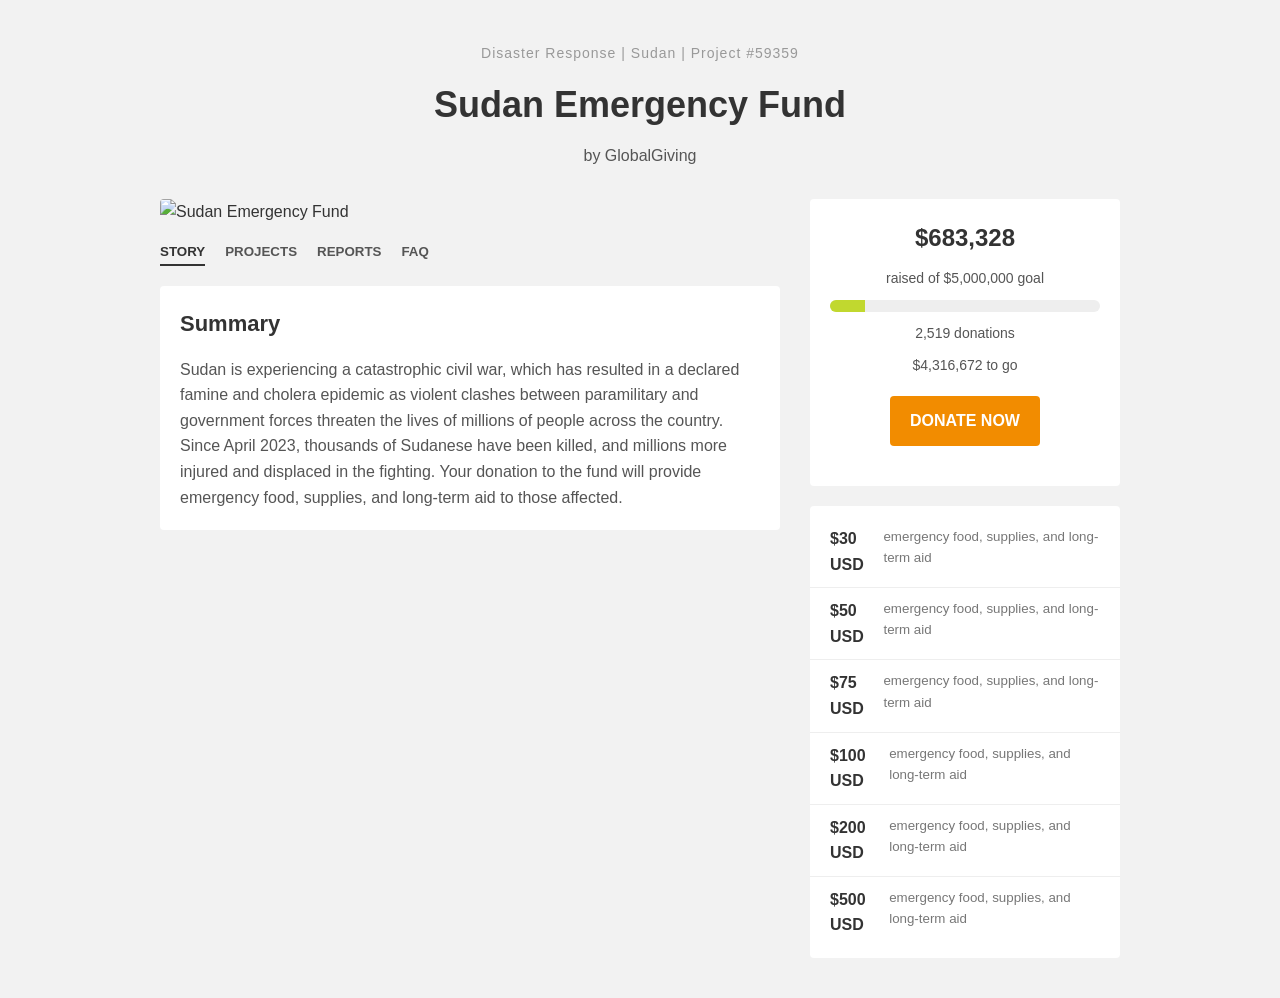
==== public/Donate.html @ 4b46347f "done" ====
<!DOCTYPE html>
<html lang="en">
<head>
<meta charset="UTF-8">
<meta name="viewport" content="width=device-width, initial-scale=1.0">
<title>Sudan Emergency Fund</title>
<style>
  /* Reset some default styles */
  * {
    box-sizing: border-box;
    margin: 0;
    padding: 0;
    font-family: 'Helvetica Neue', Arial, sans-serif;
  }

  body {
    background-color: #f2f2f2;
    color: #333;
    line-height: 1.6;
  }

  a {
    text-decoration: none;
    color: inherit;
  }

  /* Container */
  .container {
    max-width: 1000px;
    margin: 40px auto;
    padding: 0 20px;
  }

  /* Header section */
  .header {
    text-align: center;
    margin-bottom: 30px;
  }

  .header small {
    color: #999;
    font-size: 14px;
    letter-spacing: 1px;
  }

  .header h1 {
    font-size: 36px;
    margin: 10px 0;
    font-weight: 600;
  }

  .header span {
    color: #555;
    font-size: 16px;
  }

  /* Main content layout */
  .main {
    display: flex;
    gap: 30px;
    flex-wrap: wrap;
  }

  /* Left column */
  .left-column {
    flex: 2;
    min-width: 300px;
  }

  .left-column img {
    width: 100%;
    height: auto;
    margin-bottom: 20px;
    border-radius: 4px;
  }

  .tabs {
    display: flex;
    gap: 20px;
    margin-bottom: 20px;
  }

  .tabs button {
    background: none;
    border: none;
    font-weight: 600;
    padding-bottom: 5px;
    cursor: pointer;
    color: #555;
    border-bottom: 2px solid transparent;
    transition: 0.2s;
  }

  .tabs button.active {
    border-color: #333;
    color: #333;
  }

  .summary {
    background: #fff;
    padding: 20px;
    border-radius: 4px;
  }

  .summary h2 {
    margin-bottom: 15px;
    font-size: 22px;
  }

  .summary p {
    font-size: 16px;
    color: #555;
  }

  /* Right column */
  .right-column {
    flex: 1;
    min-width: 250px;
  }

  .fund {
    background: #fff;
    padding: 20px;
    border-radius: 4px;
    margin-bottom: 20px;
    text-align: center;
  }

  .fund h3 {
    font-size: 24px;
    margin-bottom: 10px;
  }

  .fund p {
    font-size: 14px;
    color: #555;
    margin-bottom: 10px;
  }

  .progress-bar {
    background: #eee;
    height: 12px;
    border-radius: 6px;
    margin-bottom: 10px;
    overflow: hidden;
  }

  .progress {
    height: 12px;
    background-color: #c1d82f; /* limeish green */
    width: 13%; /* matches $683,328 of $5,000,000 */
  }

  .donate-now {
    display: inline-block;
    background-color: #f28c00;
    color: #fff;
    font-weight: 600;
    padding: 12px 20px;
    border-radius: 4px;
    margin: 10px 0 20px 0;
    cursor: pointer;
  }

  .donation-options {
    background: #fff;
    padding: 10px 0;
    border-radius: 4px;
  }

  .donation-option {
    display: flex;
    justify-content: space-between;
    padding: 10px 20px;
    border-top: 1px solid #eee;
    cursor: pointer;
    transition: background 0.2s;
  }

  .donation-option:first-child {
    border-top: none;
  }

  .donation-option:hover {
    background: #f9f9f9;
  }

  .donation-option span {
    font-weight: 600;
    color: #333;
  }

  .donation-option small {
    color: #777;
  }

  /* Responsive */
  @media(max-width: 768px) {
    .main {
      flex-direction: column;
    }
  }

</style>
</head>
<body>

<div class="container">

  <div class="header">
    <small>Disaster Response | Sudan | Project #59359</small>
    <h1>Sudan Emergency Fund</h1>
    <span>by GlobalGiving</span>
  </div>

  <div class="main">

    <!-- Left Column -->
    <div class="left-column">
      <img src="https://i.ibb.co/Qcvzyd1/sudan-man.jpg" alt="Sudan Emergency Fund">
      
      <div class="tabs">
        <button class="active">STORY</button>
        <button>PROJECTS</button>
        <button>REPORTS</button>
        <button>FAQ</button>
      </div>

      <div class="summary">
        <h2>Summary</h2>
        <p>
          Sudan is experiencing a catastrophic civil war, which has resulted in a declared famine and cholera epidemic as violent clashes between paramilitary and government forces threaten the lives of millions of people across the country. Since April 2023, thousands of Sudanese have been killed, and millions more injured and displaced in the fighting. Your donation to the fund will provide emergency food, supplies, and long-term aid to those affected.
        </p>
      </div>
    </div>

    <!-- Right Column -->
    <div class="right-column">
      <div class="fund">
        <h3>$683,328</h3>
        <p>raised of $5,000,000 goal</p>
        <div class="progress-bar">
          <div class="progress"></div>
        </div>
        <p>2,519 donations</p>
        <p>$4,316,672 to go</p>
        <div class="donate-now">DONATE NOW</div>
      </div>

      <div class="donation-options">
        <div class="donation-option">
          <span>$30 USD</span>
          <small>emergency food, supplies, and long-term aid</small>
        </div>
        <div class="donation-option">
          <span>$50 USD</span>
          <small>emergency food, supplies, and long-term aid</small>
        </div>
        <div class="donation-option">
          <span>$75 USD</span>
          <small>emergency food, supplies, and long-term aid</small>
        </div>
        <div class="donation-option">
          <span>$100 USD</span>
          <small>emergency food, supplies, and long-term aid</small>
        </div>
        <div class="donation-option">
          <span>$200 USD</span>
          <small>emergency food, supplies, and long-term aid</small>
        </div>
        <div class="donation-option">
          <span>$500 USD</span>
          <small>emergency food, supplies, and long-term aid</small>
        </div>
      </div>
    </div>

  </div>
</div>

</body>
</html>
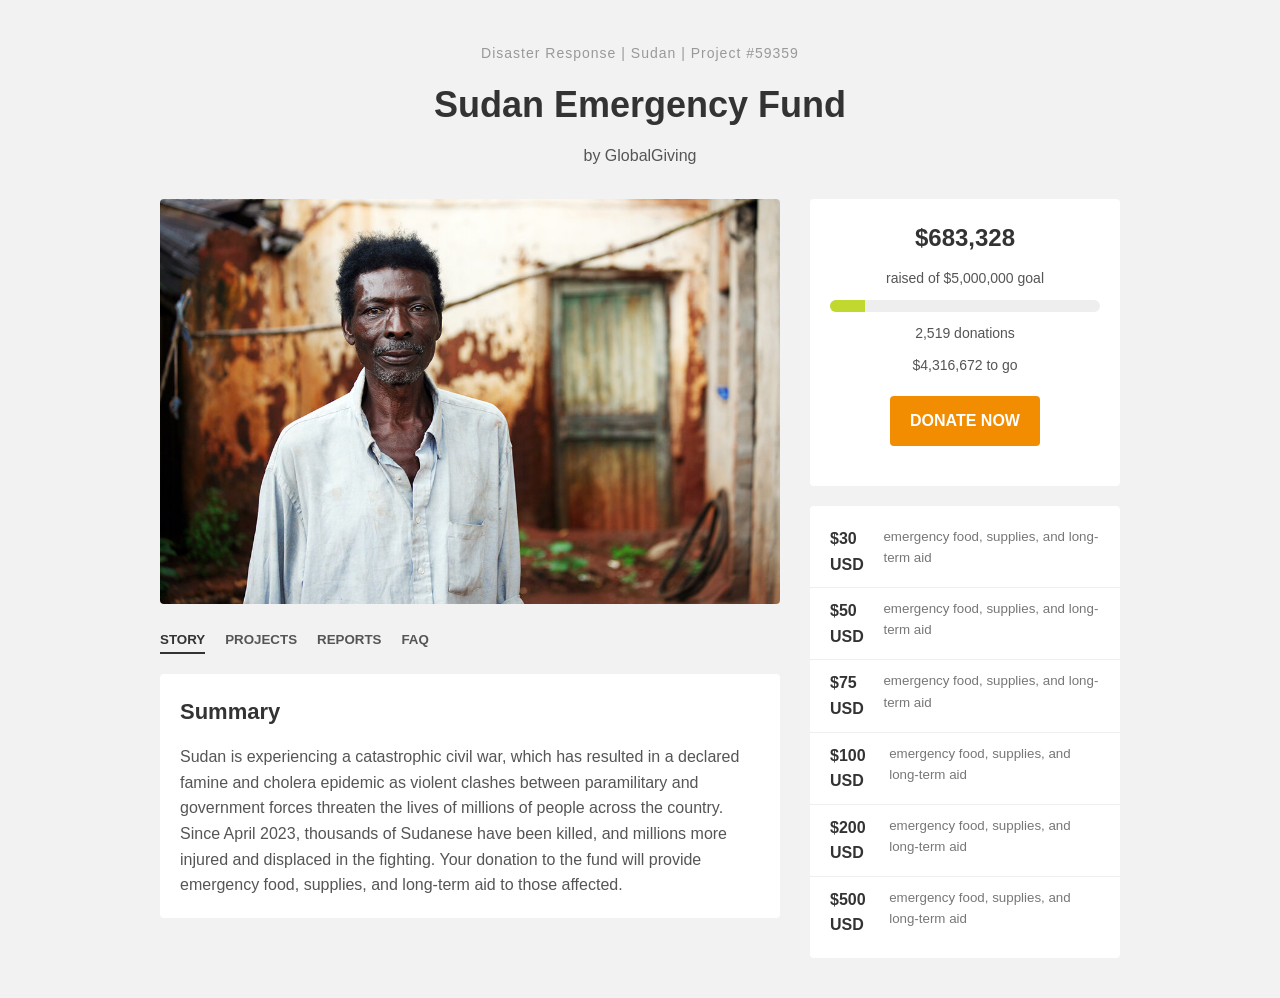
==== commit 67c2c78d: "done" ====
--- a/public/Donate.html
+++ b/public/Donate.html
@@ -217,7 +217,8 @@
 
     <!-- Left Column -->
     <div class="left-column">
-      <img src="https://i.ibb.co/Qcvzyd1/sudan-man.jpg" alt="Sudan Emergency Fund">
+<img src="./Assets/sudan.jpg" alt="Sudan" />
+
       
       <div class="tabs">
         <button class="active">STORY</button>
